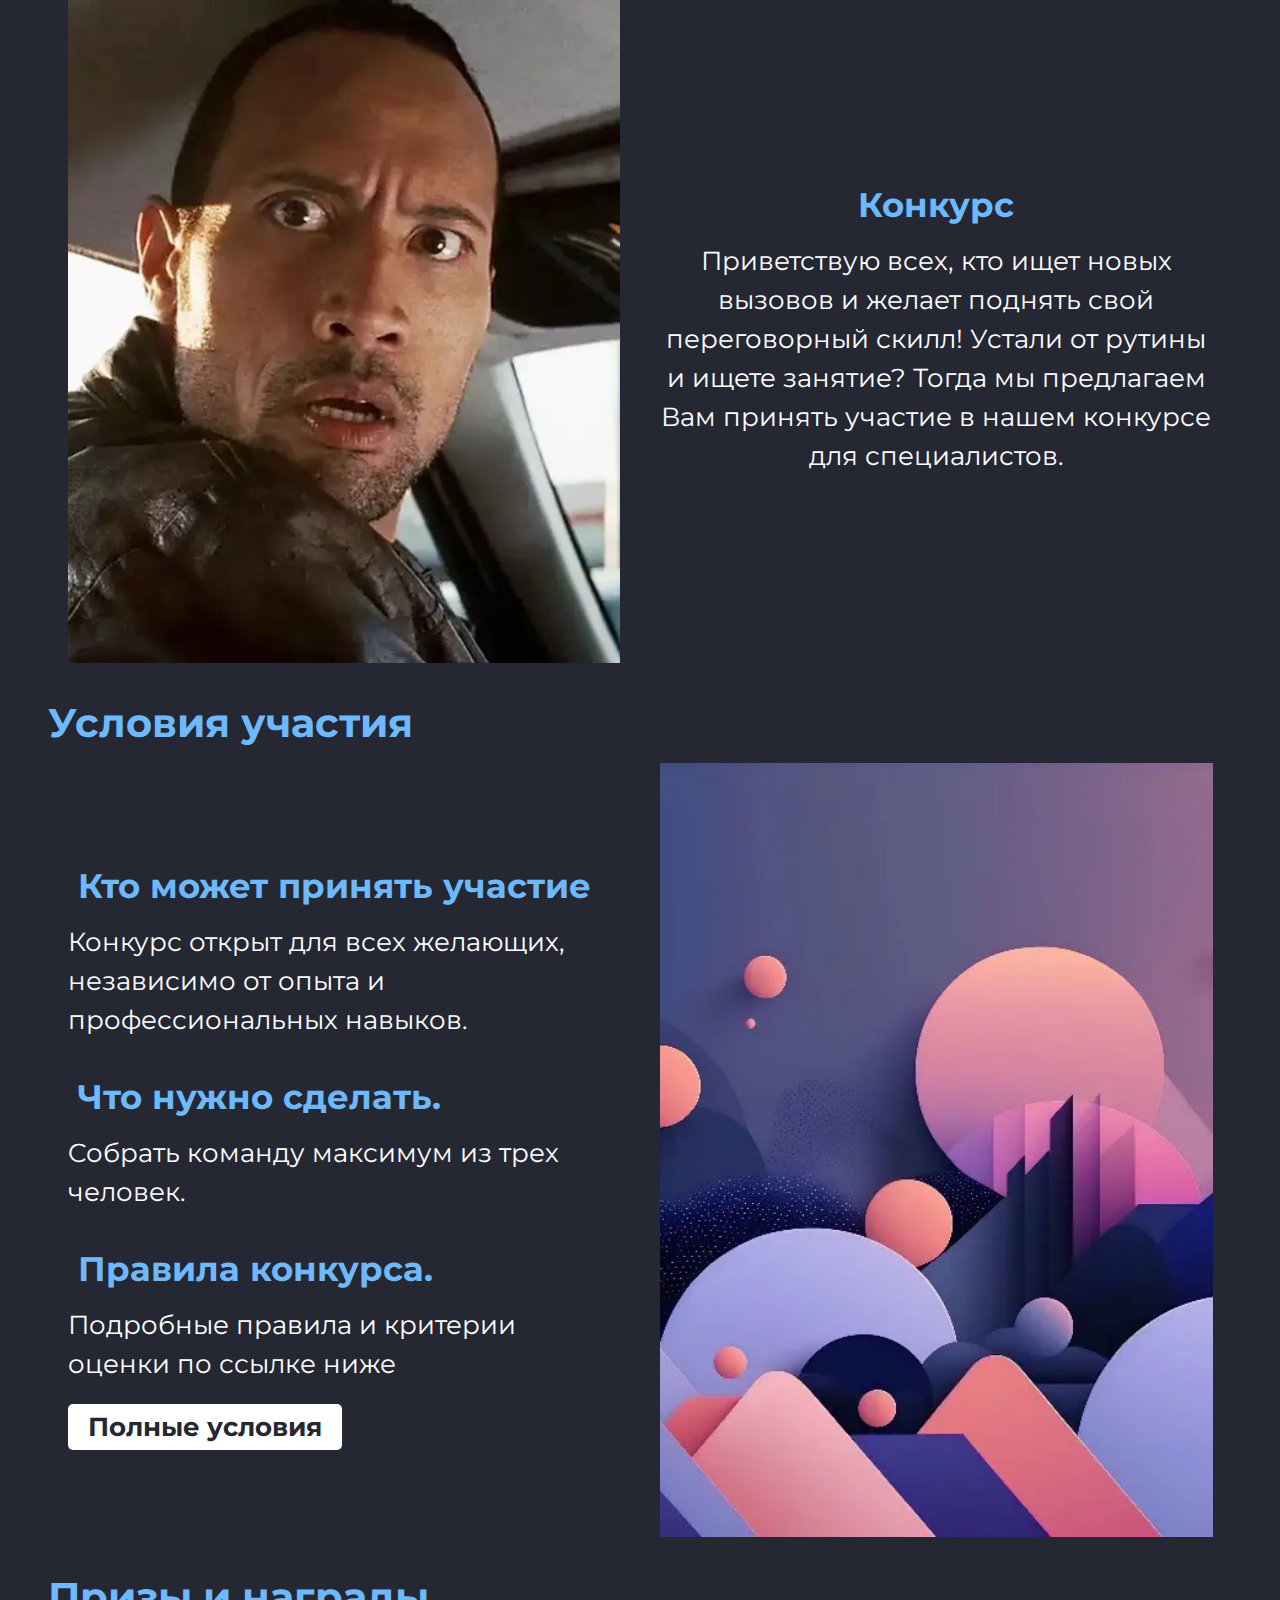
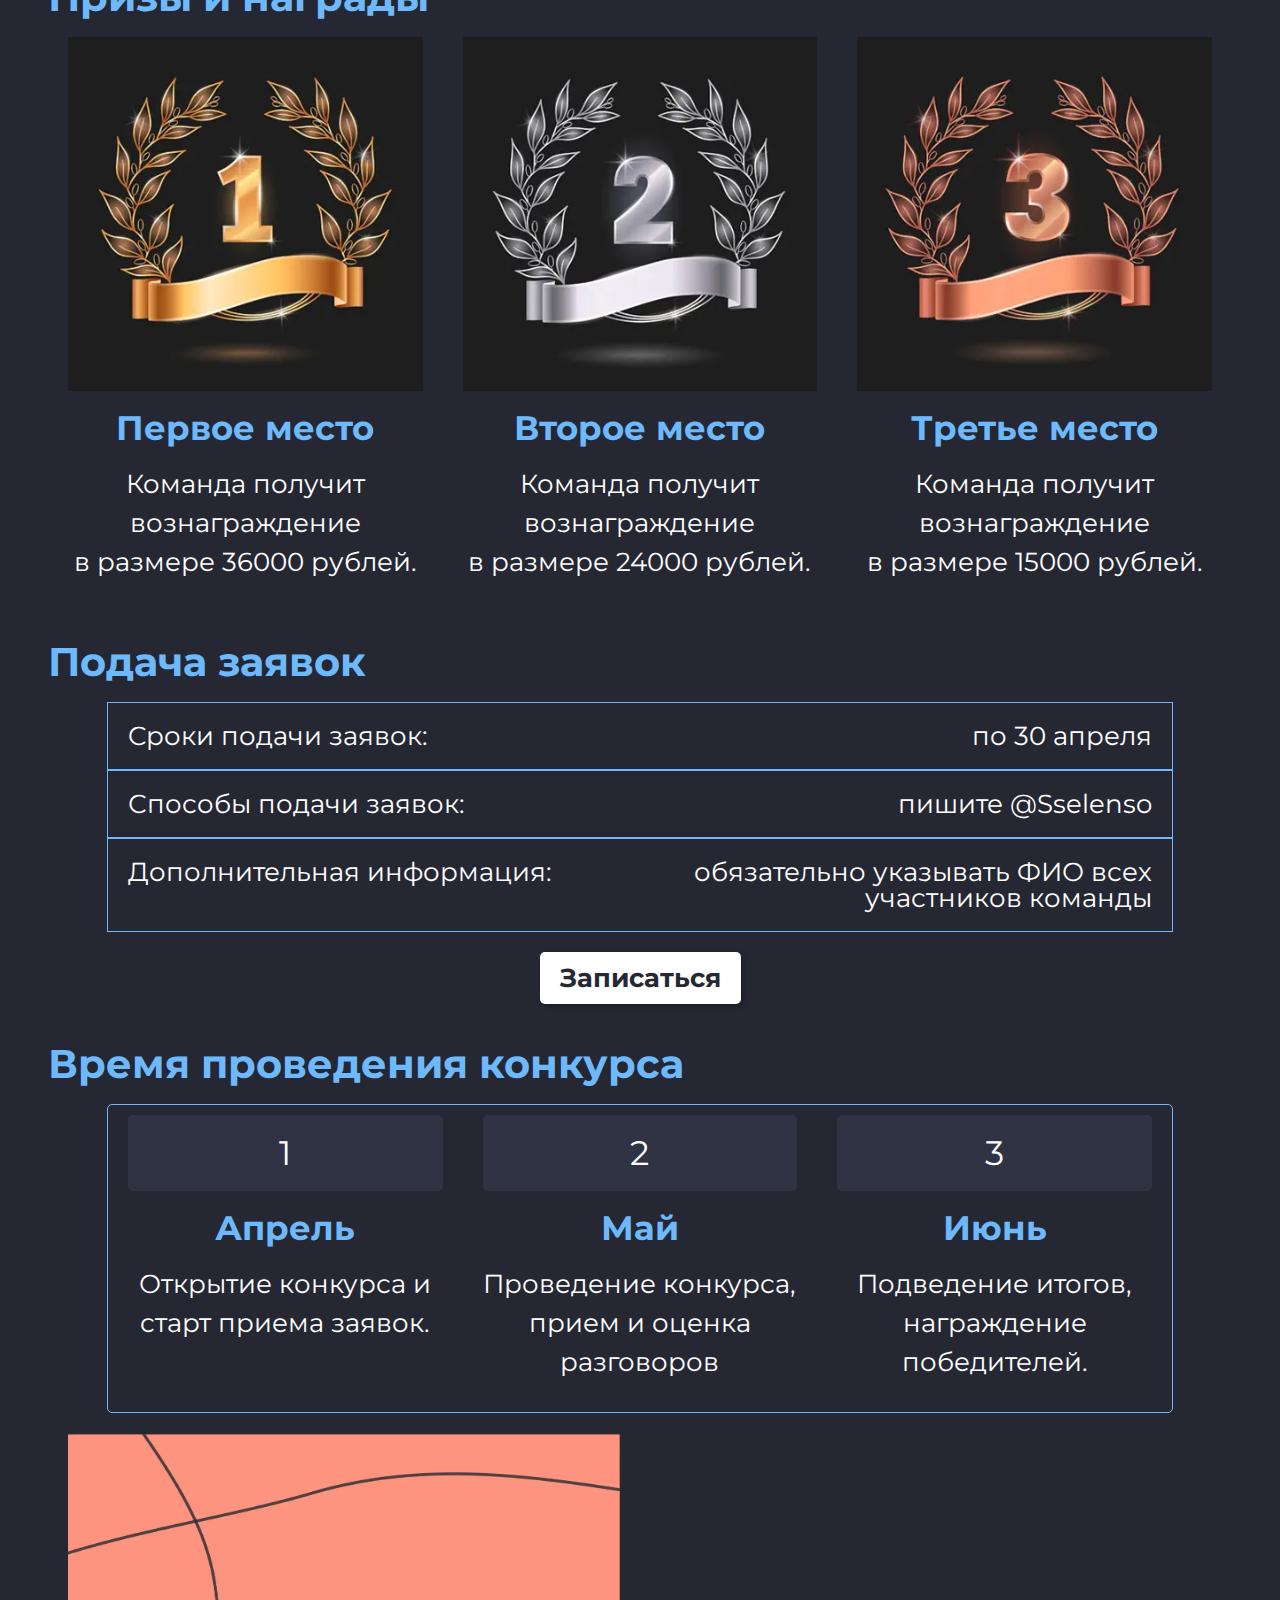
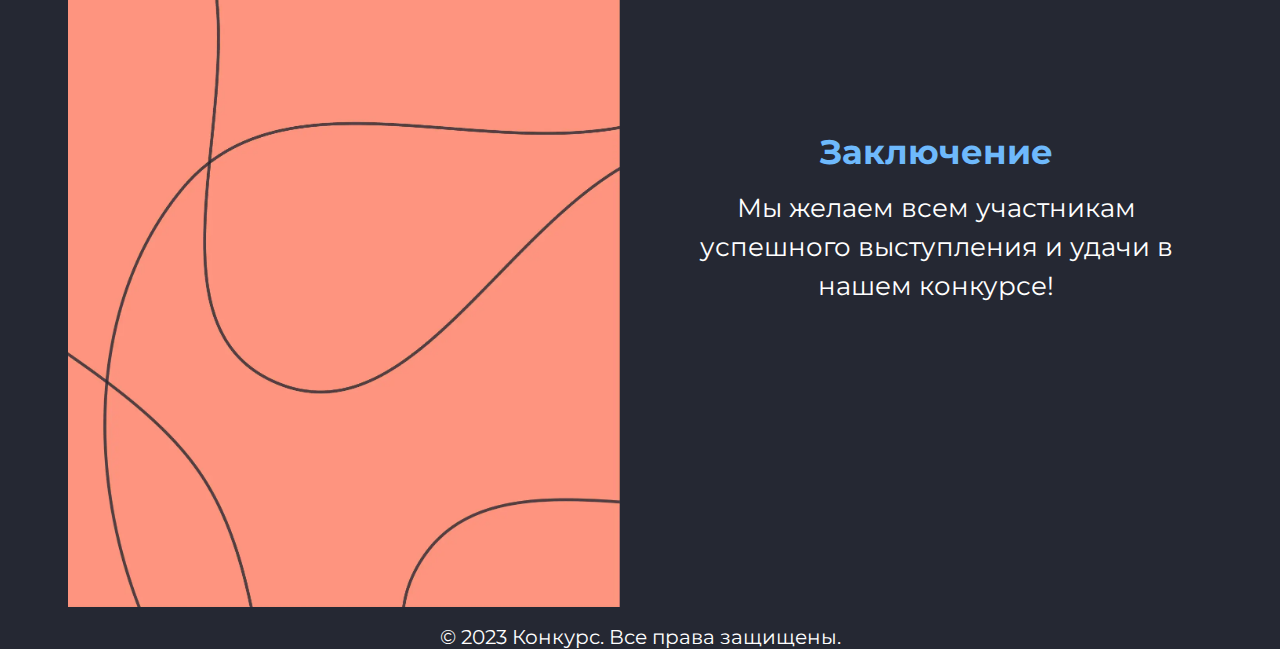
==== index.html @ 34ebd2fd "28/04_17:26" ====
<!DOCTYPE html>
<html lang="en">
  <head>
    <meta charset="UTF-8" />
    <meta http-equiv="X-UA-Compatible" content="IE=edge" />
    <meta name="viewport" content="width=device-width, initial-scale=1.0" />
    <link rel="stylesheet" href="./assets/css/style.css" />
    <link
      rel="shortcut icon"
      href="./assets/img/favicon.png"
      type="image/x-icon"
    />
    <script src="https://code.jquery.com/jquery-3.6.0.min.js"></script>
    <script src="./assets/js/form.js"></script>
    <title>Конкурс</title>
  </head>
  <body>
    <header class="header"></header>

    <section class="section section--main">
      <div class="container">
        <div class="cont main-cont">
          <div class="wrap main--wrap">
            <div class="block main__block">
              <picture>
                <source
                  media="(max-width: 768px)"
                  srcset="./assets/img/dvain_1.webp"
                />
                <img
                  class="img main__img"
                  src="./assets/img/dvain-1.webp"
                  alt="#"
                />
              </picture>
            </div>
            <div class="block main__block">
              <h1 class="subtitle main__subtitle">Конкурс</h1>
              <div class="descr main__descr">
                <p>
                  Приветствую всех, кто ищет новых вызовов и&nbsp;желает поднять
                  свой переговорный скилл! Устали от&nbsp;рутины и&nbsp;ищете
                  занятие? Тогда мы&nbsp;предлагаем Вам принять участие
                  в&nbsp;нашем конкурсе для специалистов.
                </p>
              </div>
            </div>
          </div>
        </div>
      </div>
    </section>

    <section class="section section--conditions">
      <div class="container">
        <div class="cont conditions-cont">
          <h1 class="title conditions__title">Условия участия</h1>
          <div class="wrap conditions--wrap">
            <div class="block conditions__block">
              <div class="item conditions__item">
               
                <div class="subtitle conditions__subtitle">
                  Кто может принять участие
                </div>
                <div class="descr conditions__descr">
                  Конкурс открыт для всех желающих, независимо от опыта и
                  профессиональных навыков.
                </div>
              </div>
              <div class="item conditions__item">             
                <div class="subtitle conditions__subtitle">
                  Что нужно сделать.
                </div>
                <div class="descr conditions__descr">
                  Cобрать команду максимум из трех человек.
                </div>
              </div>
              <div class="item conditions__item">               
                <div class="subtitle conditions__subtitle">
                  Правила конкурса.
                </div>
                <div class="descr conditions__descr">
                  Подробные правила и критерии оценки по ссылке ниже
                </div>
              </div>
              <div class="item conditions__item">
                <a class="link conditions__link" href="Conditions.html"
                  >Полные условия</a
                >
              </div>
            </div>
            <div class="block conditions__block">
              <picture>
                <source
                  media="(max-width: 768px)"
                  srcset="./assets/img/Image_005_2.webp" />
                <img
                  class="img conditions__img"
                  src="./assets/img/Image_005.webp"
                  alt=""
              /></picture>
            </div>
          </div>
        </div>
      </div>
    </section>

    <section class="content reward-content">
      <div class="container">
        <div class="cont reward-cont">
          <h1 class="title reward-title">Призы и награды</h1>
          <div class="wrap reward-wrap">
            <div class="block reward-block">
              <img class="reward__img" src="./assets/img/1.webp" alt="#" />
              <div class="subtitle reward__subtitle">Первое место</div>
              <div class="descr reward__descr">
                Команда получит вознаграждение в&nbsp;размере 36000&nbsp;рублей.
              </div>
            </div>
            <div class="block reward-block">
              <img class="reward__img" src="./assets/img/2.webp" alt="#" />
              <div class="subtitle reward__subtitle">Второе место</div>
              <div class="descr reward__descr">
                Команда получит вознаграждение в&nbsp;размере 24000&nbsp;рублей.
              </div>
            </div>
            <div class="block reward-block">
              <img class="reward__img" src="./assets/img/3.webp" alt="#" />
              <div class="subtitle reward__subtitle">Третье место</div>
              <div class="descr reward__descr">
                Команда получит вознаграждение в&nbsp;размере 15000&nbsp;рублей.
              </div>
            </div>
          </div>
        </div>
      </div>
    </section>

    <section class="content application-content">
      <div class="container">
        <div class="cont application-cont">
          <h1 class="title application-title">Подача заявок</h1>
          <div class="wrap application-wrap">
            <div class="table">
              <div class="aplication-table">
                <div class="table-item application__item">
                  Cроки подачи заявок:
                </div>
                <div class="table-item application__item-last">
                  по 30 апреля
                </div>
              </div>
              <div class="aplication-table">
                <div class="table-item application__item">
                  Способы подачи заявок:
                </div>
                <div class="table-item application__item-last">
                  пишите @Sselenso
                </div>
              </div>
              <div class="aplication-table">
                <div class="table-item application__item">
                  Дополнительная информация:
                </div>
                <div class="table-item application__item-last">
                  обязательно указывать ФИО всех участников команды
                </div>
              </div>
            </div>
          </div>
					<button id="show-form">Записаться</button>

          <div class="form-popup" id="myForm">
            <form
              method="POST"
              class="form-container"
              onsubmit="event.preventDefault(); sendTelegramMessage(this);"
            >
              <input
                type="hidden"
                name="url"
                value="tg://resolve?domain=sselenso"
              />
              <h2 class="subtitle form-subtitle">Заявка на участие</h2>
              <label for="captain"
                ><div class="comand comand-cap">Капитан</div></label
              >
              <input
                type="text"
                placeholder="Введите имя капитана"
                name="captain"
                required
              />
              <label for="team"
                ><div class="comand comand-structure">
                  Состав команды
                </div></label
              >
              <textarea
                name="team"
                placeholder="Введите состав команды"
                rows="4"
                cols="50"
              ></textarea>
              <button type="submit" class="btn">Отправить</button>
              <button type="button" class="btn cancel" id="close-form">
                Отмена
              </button>
            </form>
          </div>
          </div>
        </div>      
    </section>

    <section class="content time-content">
      <div class="container">
        <div class="cont time-cont">
          <h1 class="title time-title">Время проведения конкурса</h1>
          <div class="wrap time-wrap">
            <div class="map time__map">
              <div class="block time__block">
                <div class="number time__number">1</div>
                <h2 class="subtitle time__subtitle">Апрель</h2>
                <div class="descr time__descr">
                  Открытие конкурса и старт приема заявок.
                </div>
              </div>
              <div class="block time__block">
                <div class="number time__number">2</div>
                <h2 class="subtitle time__subtitle">Май</h2>
                <div class="descr time__descr">
                  Проведение конкурса, прием и оценка разговоров
                </div>
              </div>
              <div class="block time__block">
                <div class="number time__number">3</div>
                <h2 class="subtitle time__subtitle">Июнь</h2>
                <div class="descr time__descr">
                  Подведение итогов, награждение победителей.
                </div>
              </div>
            </div>
          </div>
        </div>
      </div>
    </section>

    <section class="content end-content">
      <div class="container">
        <div class="cont end-cont">
          <div class="wrap end-wrap">
            <div class="block end__block">
              <picture>
                <source
                  media="(max-width: 768px)"
                  srcset="./assets/img/end1.webp"
                />
                <img class="img end__img" src="./assets/img/end.webp" alt="#" />
              </picture>
            </div>
            <div class="block end__block">
              <h1 class="subtitle end__subtitle">Заключение</h1>
              <div class="descr end__descr">
                Мы желаем всем участникам успешного выступления и удачи в нашем
                конкурсе!
              </div>
            </div>
          </div>
        </div>
      </div>
    </section>

    <footer class="footer">
      <div class="container">
        <div class="cont footer-cont">
          <p class="footer__text">&copy; 2023 Конкурс. Все права защищены.</p>
        </div>
      </div>
    </footer>
  </body>
</html>
---- assets/css/style.css ----
@charset "UTF-8";
/*Обнуление*/
@import url("https://fonts.googleapis.com/css2?family=Montserrat:wght@100;400;600;700&display=swap");
* {
  padding: 0;
  margin: 0;
  border: 0;
}

*, *:before, *:after {
  -webkit-box-sizing: border-box;
  box-sizing: border-box;
}

:focus, :active {
  outline: none;
}

a:focus, a:active {
  outline: none;
}

nav, footer, header, aside {
  display: block;
}

html, body {
  height: 100%;
  width: 100%;
  font-size: 100%;
  line-height: 1;
  font-size: 14px;
  -ms-text-size-adjust: 100%;
  -moz-text-size-adjust: 100%;
  -webkit-text-size-adjust: 100%;
}

input, button, textarea {
  font-family: inherit;
}

input::-ms-clear {
  display: none;
}

button {
  cursor: pointer;
}

button::-moz-focus-inner {
  padding: 0;
  border: 0;
}

a, a:visited {
  text-decoration: none;
}

a:hover {
  text-decoration: none;
}

ul li {
  list-style: none;
}

img {
  vertical-align: top;
}

h1, h2, h3, h4, h5, h6 {
  font-size: inherit;
  font-weight: inherit;
}

/*--------------------*/
:root {
  --font-family: "Montserrat", sans-serif;
  --color1: rgba(255, 255, 255, 1);
  --color2: rgba(110, 185, 252, 1);
  --color3: rgba(173, 24, 24, 1);
  --color4: rgba(37, 40, 51, 1);
  --color5: rgba(47, 51, 67, 1);
}

img {
  max-width: 100%;
}

body {
  font-family: var(--font-family);
  background-color: var(--color4);
}

.container {
  display: -webkit-box;
  display: -ms-flexbox;
  display: flex;
  -webkit-box-align: center;
      -ms-flex-align: center;
          align-items: center;
  max-width: 1215px;
  margin: 0 auto;
  padding: 0 15px;
}

.wrap {
  display: -webkit-box;
  display: -ms-flexbox;
  display: flex;
  max-width: 100%;
  -webkit-box-pack: center;
      -ms-flex-pack: center;
          justify-content: center;
  -webkit-box-align: center;
      -ms-flex-align: center;
          align-items: center;
  margin-bottom: 20px;
}

.cont {
  max-width: 100%;
  min-width: 100%;
  max-width: 100%;
  -webkit-box-sizing: border-box;
          box-sizing: border-box;
}

.block {
  max-width: 50%;
  text-align: center;
  padding: 0 20px;
  width: 50%;
  min-width: 50%;
  max-width: 50%;
  -webkit-box-sizing: border-box;
          box-sizing: border-box;
}

.title {
  font-size: 40px;
  font-weight: 700;
  color: var(--color2);
  margin: 20px 0;
}

.subtitle {
  font-size: 34px;
  font-weight: 700;
  color: var(--color2);
  margin: 20px 0;
}

.descr {
  font-size: 26px;
  color: var(--color1);
  line-height: 1.5;
  margin-bottom: 20px;
}

.item {
  display: -webkit-box;
  display: -ms-flexbox;
  display: flex;
  -webkit-box-align: baseline;
      -ms-flex-align: baseline;
          align-items: baseline;
  text-align: start;
  -ms-flex-wrap: wrap;
      flex-wrap: wrap;
}

.number {
  display: inline-block;
  font-size: 34px;
  color: var(--color1);
  border: 1px solid var(--color5);
  background-color: var(--color5);
  border-radius: 5px;
  padding: 20px;
}

.conditions__span-number {
  padding: 20px;
  background-color: var(--color5);
  border-radius: 5px;
  margin-right: 20px;
}

.link {
  display: inline-block;
  background-color: var(--color1);
  color: var(--color4);
  padding: 10px 20px;
  border-radius: 5px;
  text-decoration: none;
  font-size: 26px;
  font-weight: 700;
  -webkit-transition: all 0.3s ease;
  -o-transition: all 0.3s ease;
  transition: all 0.3s ease;
}

.link:hover {
  background-color: var(--color2);
  color: var(--color1);
}

.main__img {
  width: 100%;
  height: 100%;
  -o-object-fit: cover;
     object-fit: cover;
}

.condtitions__number {
  -webkit-box-flex: 0;
      -ms-flex: 0 1 10%;
          flex: 0 1 10%;
}

.conditions__subtitle {
  display: -webkit-box;
  display: -ms-flexbox;
  display: flex;
  -webkit-box-flex: 1;
      -ms-flex: 1 1 80%;
          flex: 1 1 80%;
  margin-left: 10px;
}

.conditions__descr {
  -webkit-box-flex: 0;
      -ms-flex: 0 1 100%;
          flex: 0 1 100%;
}

.conditions__img {
  -o-object-fit: cover;
     object-fit: cover;
  width: 100%;
  height: 100%;
}

.reward-block {
  max-width: 33.33%;
  min-width: 33.33%;
}

.table {
  display: -webkit-box;
  display: -ms-flexbox;
  display: flex;
  -webkit-box-orient: vertical;
  -webkit-box-direction: normal;
      -ms-flex-direction: column;
          flex-direction: column;
  max-width: 90%;
}

.aplication-table {
  display: -webkit-box;
  display: -ms-flexbox;
  display: flex;
  border: 1px solid var(--color2);
}

.table-item {
  padding: 20px;
  font-size: 26px;
  color: var(--color1);
  max-width: 50%;
  min-width: 50%;
  text-align: start;
}

.application__item-last {
  text-align: end;
}

#show-form {
  display: block;
  margin: 0 auto;
  background-color: var(--color1);
  color: var(--color4);
  padding: 10px 20px;
  border-radius: 5px;
  text-decoration: none;
  font-size: 26px;
  font-weight: 700;
  cursor: pointer;
  -webkit-transition: all 0.3s ease;
  -o-transition: all 0.3s ease;
  transition: all 0.3s ease;
  -webkit-box-shadow: 2px 2px 5px rgba(0, 0, 0, 0.3);
          box-shadow: 2px 2px 5px rgba(0, 0, 0, 0.3);
  margin-bottom: 20px;
}

#show-form:hover {
  background-color: var(--color2);
  color: var(--color1);
  -webkit-transform: translateY(-2px);
      -ms-transform: translateY(-2px);
          transform: translateY(-2px);
  -webkit-box-shadow: 4px 4px 8px rgba(0, 0, 0, 0.3);
          box-shadow: 4px 4px 8px rgba(0, 0, 0, 0.3);
}

.form-popup {
  display: none;
  position: fixed;
  top: 0;
  left: 0;
  width: 100%;
  height: 100%;
  background-color: rgba(0, 0, 0, 0.7);
  z-index: 9999;
}

.form-container {
  position: absolute;
  top: 50%;
  left: 50%;
  -webkit-transform: translate(-50%, -50%);
      -ms-transform: translate(-50%, -50%);
          transform: translate(-50%, -50%);
  max-width: 500px;
  padding: 20px;
  background-color: var(--color4);
  border-radius: 5px;
}

.form-subtitle {
  margin-bottom: 20px;
}

.comand {
  font-size: 26px;
  color: var(--color1);
}

.cancel {
  background-color: var(--color5);
  color: var(--color1);
  padding: 12px 20px;
  border: none;
  cursor: pointer;
  border-radius: 5px;
}

.form-container input[type=text],
.form-container textarea {
  width: 100%;
  padding: 12px;
  border: 1px solid #ccc;
  border-radius: 4px;
  -webkit-box-sizing: border-box;
          box-sizing: border-box;
  margin-top: 6px;
  margin-bottom: 16px;
}

.form-container button[type=submit] {
  background-color: var(--color1);
  color: var(--color4);
  padding: 12px 20px;
  border: none;
  cursor: pointer;
  border-radius: 5px;
}

.form-container button[type=submit]:hover {
  background-color: var(--color2);
}

.map {
  display: -webkit-box;
  display: -ms-flexbox;
  display: flex;
  max-width: 90%;
  border: 1px solid var(--color2);
  border-radius: 5px;
}

.time__block {
  max-width: 33.33%;
  min-width: 33.33%;
  display: -webkit-box;
  display: -ms-flexbox;
  display: flex;
  -webkit-box-orient: vertical;
  -webkit-box-direction: normal;
      -ms-flex-direction: column;
          flex-direction: column;
  text-align: center;
  margin: 10px 0;
}

.footer__text {
  font-size: 20px;
  color: var(--color1);
  text-align: center;
}

@media (max-width: 992px) {
  .subtitle {
    font-size: 28px;
  }
  .descr {
    font-size: 20px;
  }
}
@media (max-width: 768px) {
  .cont {
    display: -webkit-box;
    display: -ms-flexbox;
    display: flex;
    -webkit-box-orient: vertical;
    -webkit-box-direction: normal;
        -ms-flex-direction: column;
            flex-direction: column;
  }
  .wrap {
    display: -webkit-box;
    display: -ms-flexbox;
    display: flex;
    -webkit-box-orient: vertical;
    -webkit-box-direction: normal;
        -ms-flex-direction: column;
            flex-direction: column;
    width: 100%;
  }
  .block {
    min-width: 100%;
  }
  .title {
    text-align: center;
  }
  .number {
    font-size: 28px;
    padding: 10px;
  }
  .conditions--wrap {
    -webkit-box-orient: vertical;
    -webkit-box-direction: reverse;
        -ms-flex-direction: column-reverse;
            flex-direction: column-reverse;
  }
  .conditions__item:last-child {
    -webkit-box-pack: center;
        -ms-flex-pack: center;
            justify-content: center;
  }
  .table-item {
    font-size: 20px;
  }
  .map {
    -webkit-box-orient: vertical;
    -webkit-box-direction: normal;
        -ms-flex-direction: column;
            flex-direction: column;
  }
  .end__img {
    -o-object-fit: contain;
       object-fit: contain;
  }
}
@media (max-width: 480px) {
  .title {
    font-size: 30px;
  }
  .subtitle {
    font-size: 24px;
  }
  .descr {
    font-size: 18px;
  }
  .link {
    font-size: 20px;
  }
  .aplication-table {
    -webkit-box-orient: vertical;
    -webkit-box-direction: normal;
        -ms-flex-direction: column;
            flex-direction: column;
  }
  .table-item {
    max-width: 100%;
    font-size: 18px;
    text-align: center;
    padding: 10px;
  }
  .footer__text {
    font-size: 16px;
  }
}
@media (max-width: 320px) {
  .title {
    font-size: 24px;
  }
  .subtitle {
    margin: 10px 0;
    font-size: 18px;
  }
  .descr {
    font-size: 14px;
    margin-bottom: 10px;
  }
  .link {
    font-size: 12px;
  }
  .number {
    font-size: 14px;
  }
  .table-item {
    font-size: 14px;
  }
  .footer__text {
    font-size: 12px;
  }
}
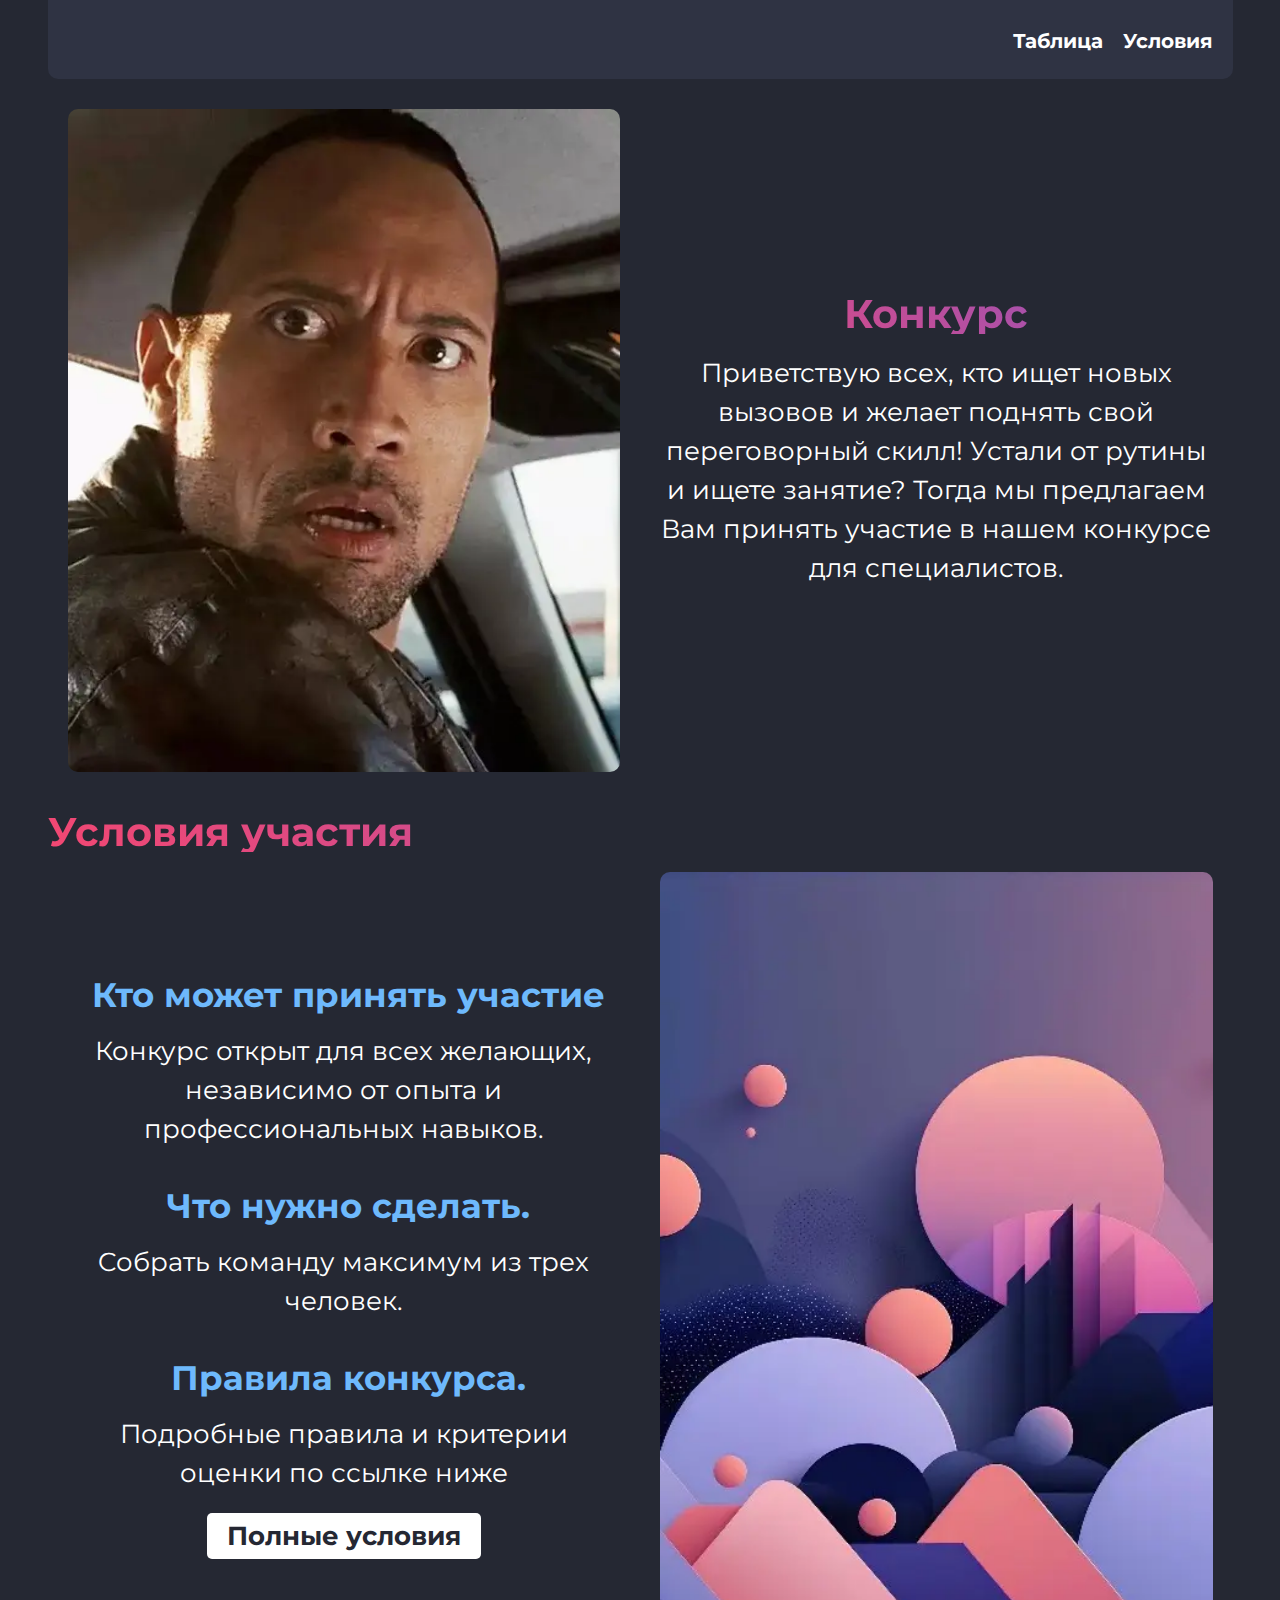
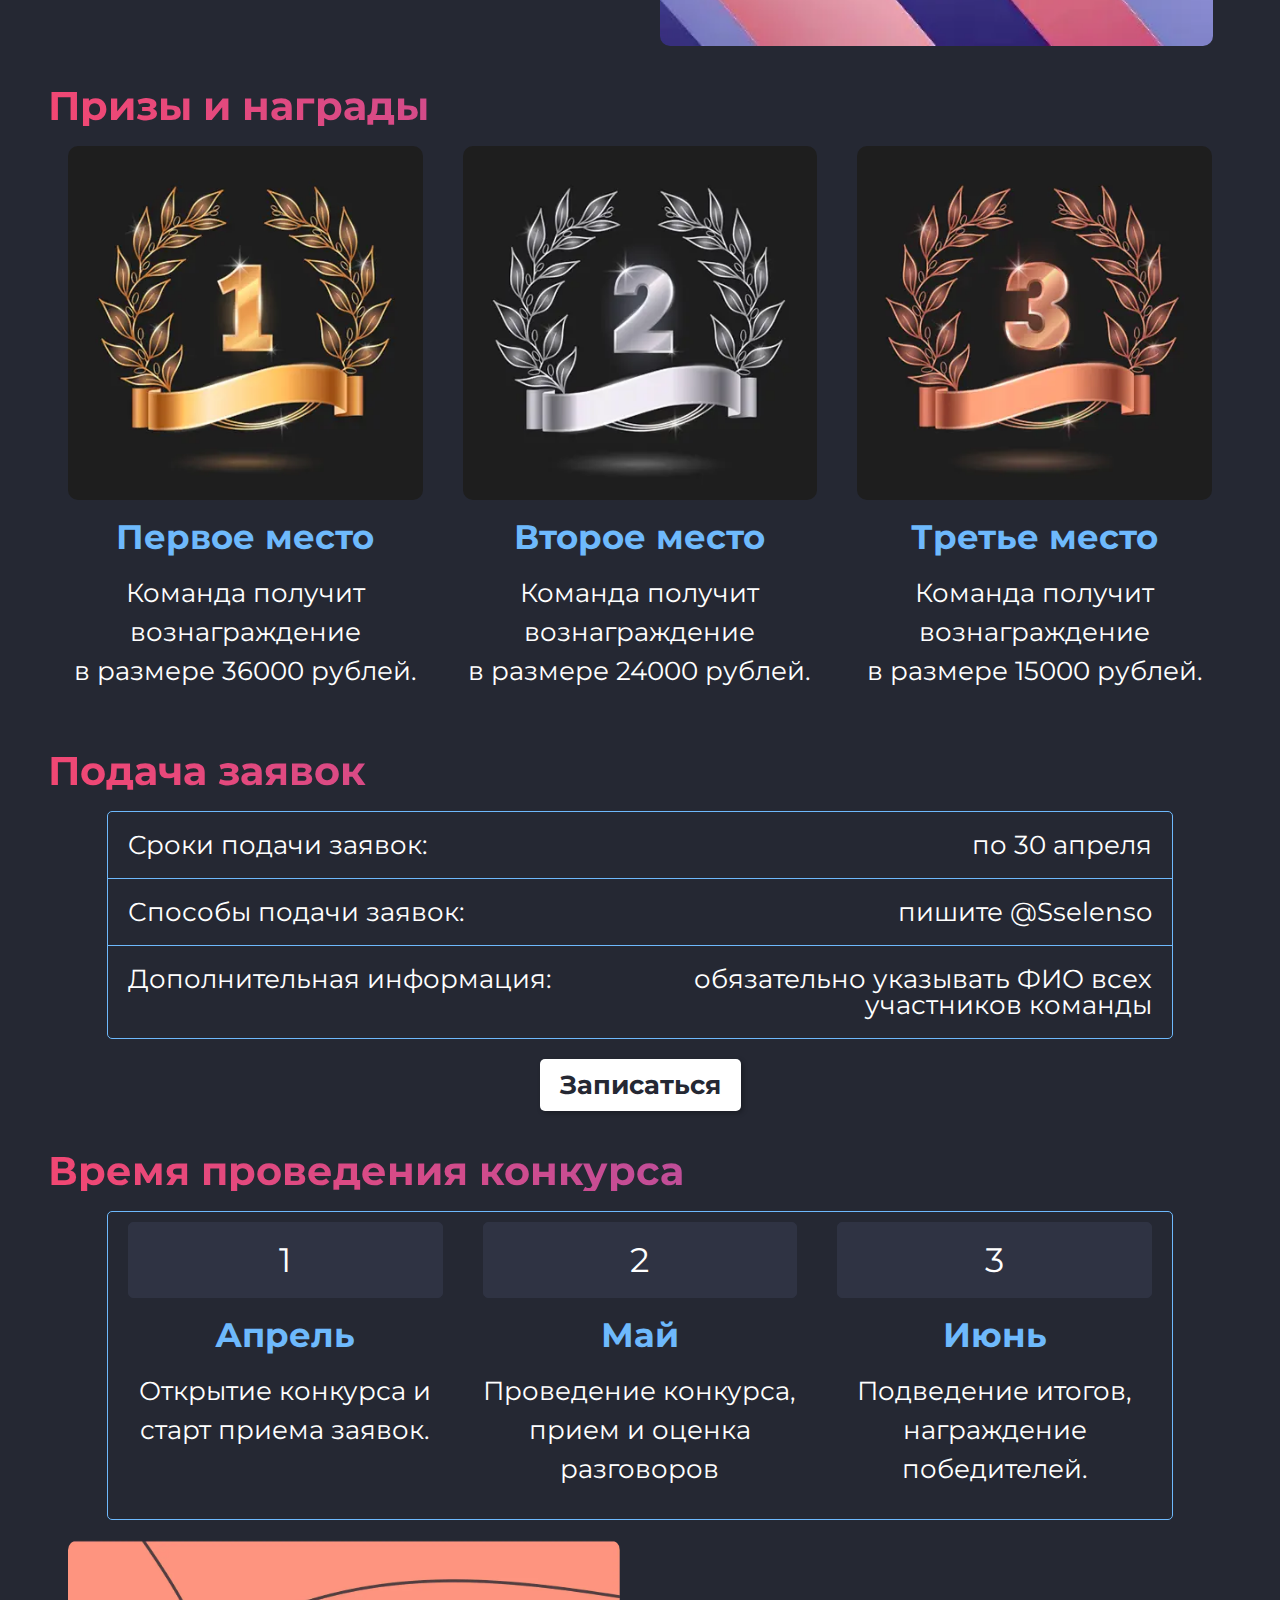
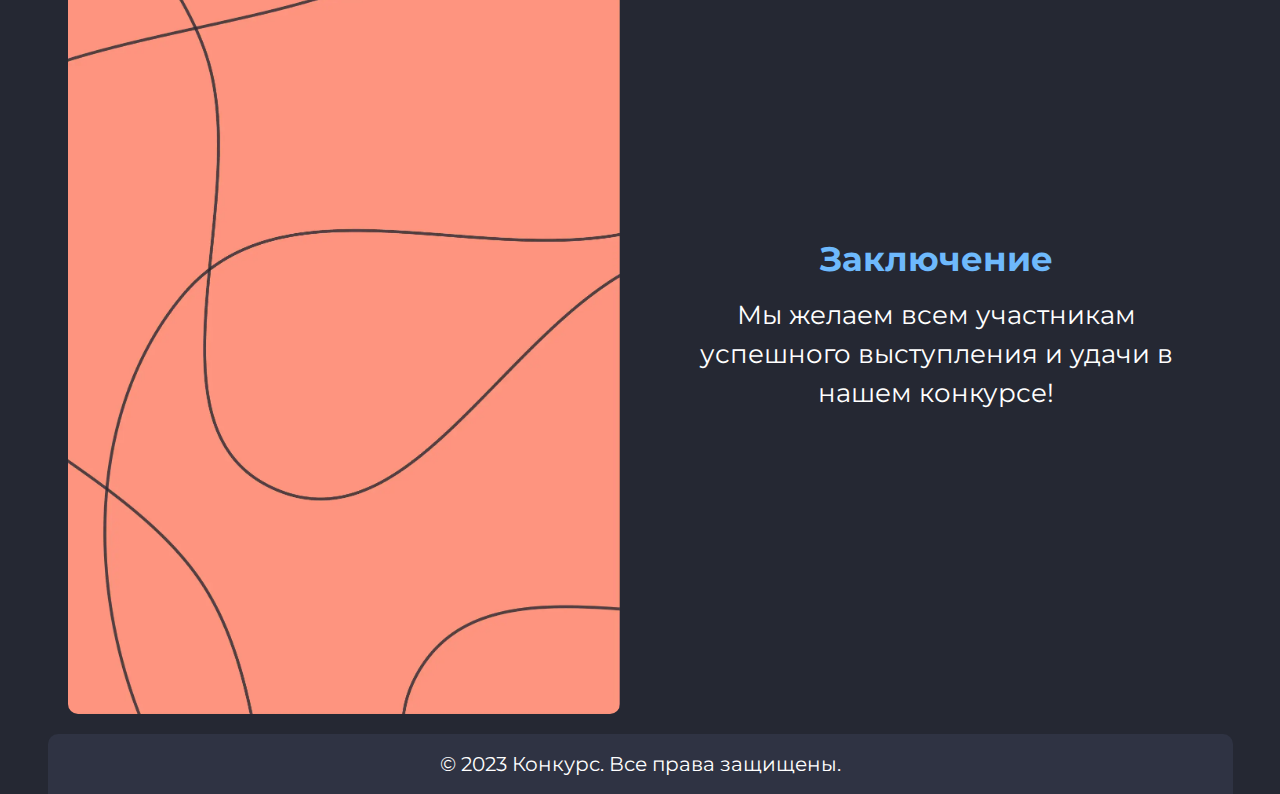
==== commit 64088baa: "01/05_13:22" ====
--- a/index.html
+++ b/index.html
@@ -15,7 +15,20 @@
     <title>Конкурс</title>
   </head>
   <body>
-    <header class="header"></header>
+    <header class="header">
+			<div class="container">
+				<div class="cont header-cont">
+					<ul class="navigation navigation-list">
+						<li class="navigation-item">
+							<a class="link navigation-link" href="table.html">Таблица</a>
+						</li>
+						<li class="navigation-item">
+							<a class="link navigation-link" href="Conditions.html">Условия</a>
+						</li>						
+					</ul>
+				</div>
+			</div>
+		</header>
 
     <section class="section section--main">
       <div class="container">
@@ -35,7 +48,7 @@
               </picture>
             </div>
             <div class="block main__block">
-              <h1 class="subtitle main__subtitle">Конкурс</h1>
+              <h1 class="title main__title">Конкурс</h1>
               <div class="descr main__descr">
                 <p>
                   Приветствую всех, кто ищет новых вызовов и&nbsp;желает поднять
@@ -83,7 +96,7 @@
                 </div>
               </div>
               <div class="item conditions__item">
-                <a class="link conditions__link" href="Conditions.html"
+                <a class="button conditions__button" href="Conditions.html"
                   >Полные условия</a
                 >
               </div>
@@ -168,7 +181,7 @@
             </div>
           </div>
 					<button id="show-form">Записаться</button>
-
+					
           <div class="form-popup" id="myForm">
             <form
               method="POST"
--- a/assets/css/style.css
+++ b/assets/css/style.css
@@ -85,6 +85,7 @@
 
 img {
   max-width: 100%;
+  border-radius: 10px;
 }
 
 body {
@@ -165,7 +166,9 @@
   -webkit-box-align: baseline;
       -ms-flex-align: baseline;
           align-items: baseline;
-  text-align: start;
+  -webkit-box-pack: center;
+      -ms-flex-pack: center;
+          justify-content: center;
   -ms-flex-wrap: wrap;
       flex-wrap: wrap;
 }
@@ -187,7 +190,7 @@
   margin-right: 20px;
 }
 
-.link {
+.button {
   display: inline-block;
   background-color: var(--color1);
   color: var(--color4);
@@ -196,14 +199,56 @@
   text-decoration: none;
   font-size: 26px;
   font-weight: 700;
-  -webkit-transition: all 0.3s ease;
-  -o-transition: all 0.3s ease;
-  transition: all 0.3s ease;
+  -webkit-transition: all 0.5s ease;
+  -o-transition: all 0.5s ease;
+  transition: all 0.5s ease;
+}
+
+.button:hover {
+  background-color: var(--color2);
+  color: var(--color1);
+  padding: 10px 40px;
+}
+
+.link {
+  font-size: 20px;
+  font-weight: 700;
+  color: var(--color1);
+  line-height: 1.5;
 }
 
 .link:hover {
-  background-color: var(--color2);
-  color: var(--color1);
+  color: var(--color2);
+}
+
+.header-cont {
+  display: -webkit-box;
+  display: -ms-flexbox;
+  display: flex;
+  -webkit-box-pack: end;
+      -ms-flex-pack: end;
+          justify-content: flex-end;
+  padding: 20px 0;
+  background-color: var(--color5);
+  margin-bottom: 30px;
+  border-bottom-left-radius: 10px;
+  border-bottom-right-radius: 10px;
+}
+
+.navigation {
+  display: -webkit-box;
+  display: -ms-flexbox;
+  display: flex;
+}
+
+.navigation-item {
+  margin-right: 20px;
+}
+
+.navigation-list {
+  font-size: 26px;
+  color: var(--color1);
+  line-height: 1.5;
 }
 
 .main__img {
@@ -213,12 +258,49 @@
      object-fit: cover;
 }
 
+.title {
+  background: -o-linear-gradient(45deg, #fc466b, #3f5efb, #25aae1);
+  background: linear-gradient(45deg, #fc466b, #3f5efb, #25aae1);
+  background-size: 400% 400%;
+  -webkit-animation: gradient 10s ease infinite;
+  animation: gradient 10s ease infinite;
+  color: transparent;
+  -webkit-background-clip: text;
+  background-clip: text;
+}
+
+@-webkit-keyframes gradient {
+  0% {
+    background-position: 0% 50%;
+  }
+  50% {
+    background-position: 100% 50%;
+  }
+  100% {
+    background-position: 0% 50%;
+  }
+}
+@keyframes gradient {
+  0% {
+    background-position: 0% 50%;
+  }
+  50% {
+    background-position: 100% 50%;
+  }
+  100% {
+    background-position: 0% 50%;
+  }
+}
 .condtitions__number {
   -webkit-box-flex: 0;
       -ms-flex: 0 1 10%;
           flex: 0 1 10%;
 }
 
+.condititons__item {
+  position: relative;
+}
+
 .conditions__subtitle {
   display: -webkit-box;
   display: -ms-flexbox;
@@ -227,6 +309,9 @@
       -ms-flex: 1 1 80%;
           flex: 1 1 80%;
   margin-left: 10px;
+  -webkit-box-pack: center;
+      -ms-flex-pack: center;
+          justify-content: center;
 }
 
 .conditions__descr {
@@ -256,13 +341,19 @@
       -ms-flex-direction: column;
           flex-direction: column;
   max-width: 90%;
+  border: 1px solid var(--color2);
+  border-radius: 5px;
 }
 
 .aplication-table {
   display: -webkit-box;
   display: -ms-flexbox;
   display: flex;
-  border: 1px solid var(--color2);
+  border-bottom: 1px solid var(--color2);
+}
+
+.aplication-table:last-child {
+  border-bottom: none;
 }
 
 .table-item {
@@ -326,6 +417,7 @@
       -ms-transform: translate(-50%, -50%);
           transform: translate(-50%, -50%);
   max-width: 500px;
+  width: 90vw; /* Занимает 90% площади экрана по горизонтали */
   padding: 20px;
   background-color: var(--color4);
   border-radius: 5px;
@@ -397,6 +489,13 @@
   margin: 10px 0;
 }
 
+.footer-cont {
+  background-color: var(--color5);
+  padding: 20px 0;
+  border-top-right-radius: 10px;
+  border-top-left-radius: 10px;
+}
+
 .footer__text {
   font-size: 20px;
   color: var(--color1);
@@ -441,6 +540,15 @@
     font-size: 28px;
     padding: 10px;
   }
+  .header-cont {
+    display: -webkit-box;
+    display: -ms-flexbox;
+    display: flex;
+    -webkit-box-orient: horizontal;
+    -webkit-box-direction: normal;
+        -ms-flex-direction: row;
+            flex-direction: row;
+  }
   .conditions--wrap {
     -webkit-box-orient: vertical;
     -webkit-box-direction: reverse;
@@ -479,6 +587,24 @@
   .link {
     font-size: 20px;
   }
+  .header-cont {
+    display: -webkit-box;
+    display: -ms-flexbox;
+    display: flex;
+    -webkit-box-orient: horizontal;
+    -webkit-box-direction: normal;
+        -ms-flex-direction: row;
+            flex-direction: row;
+    -webkit-box-pack: center;
+        -ms-flex-pack: center;
+            justify-content: center;
+  }
+  .navigation-list {
+    font-size: 20px;
+    color: var(--color1);
+    margin-right: 0;
+    margin-right: -20px;
+  }
   .aplication-table {
     -webkit-box-orient: vertical;
     -webkit-box-direction: normal;
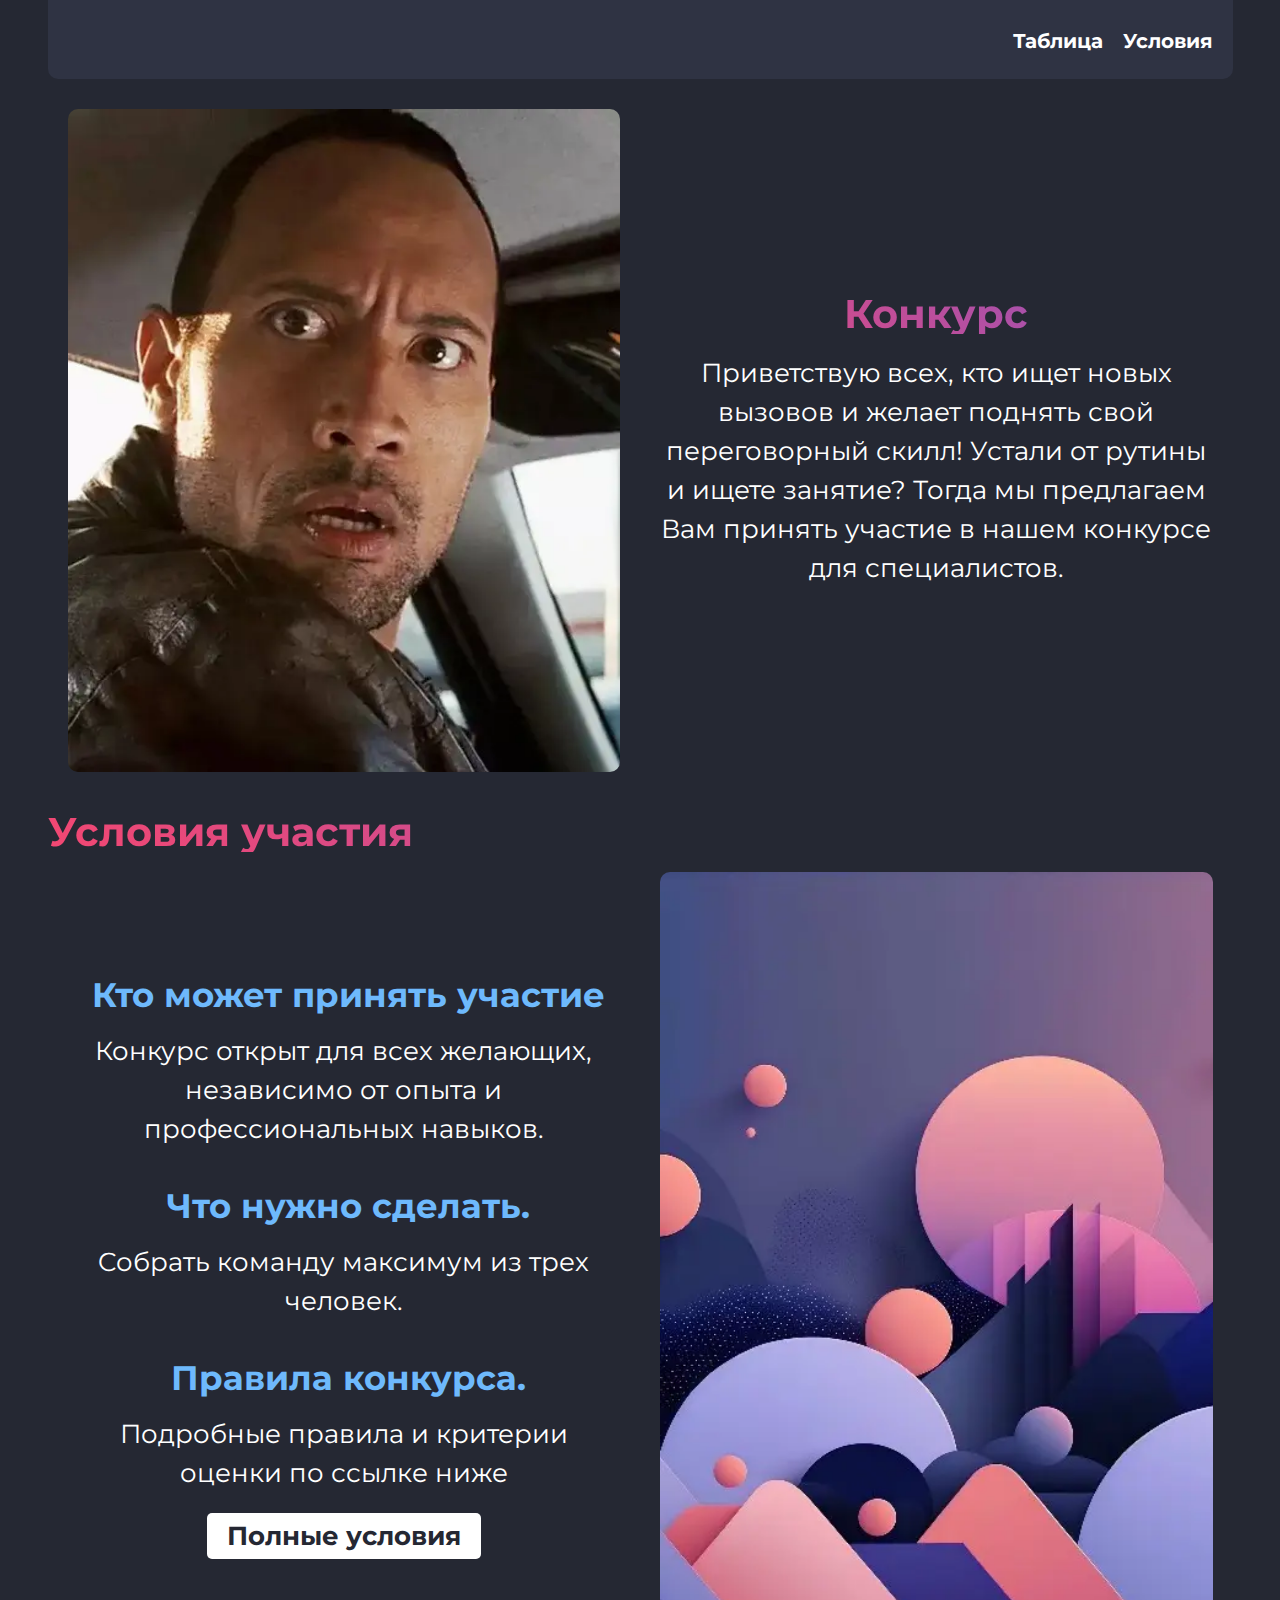
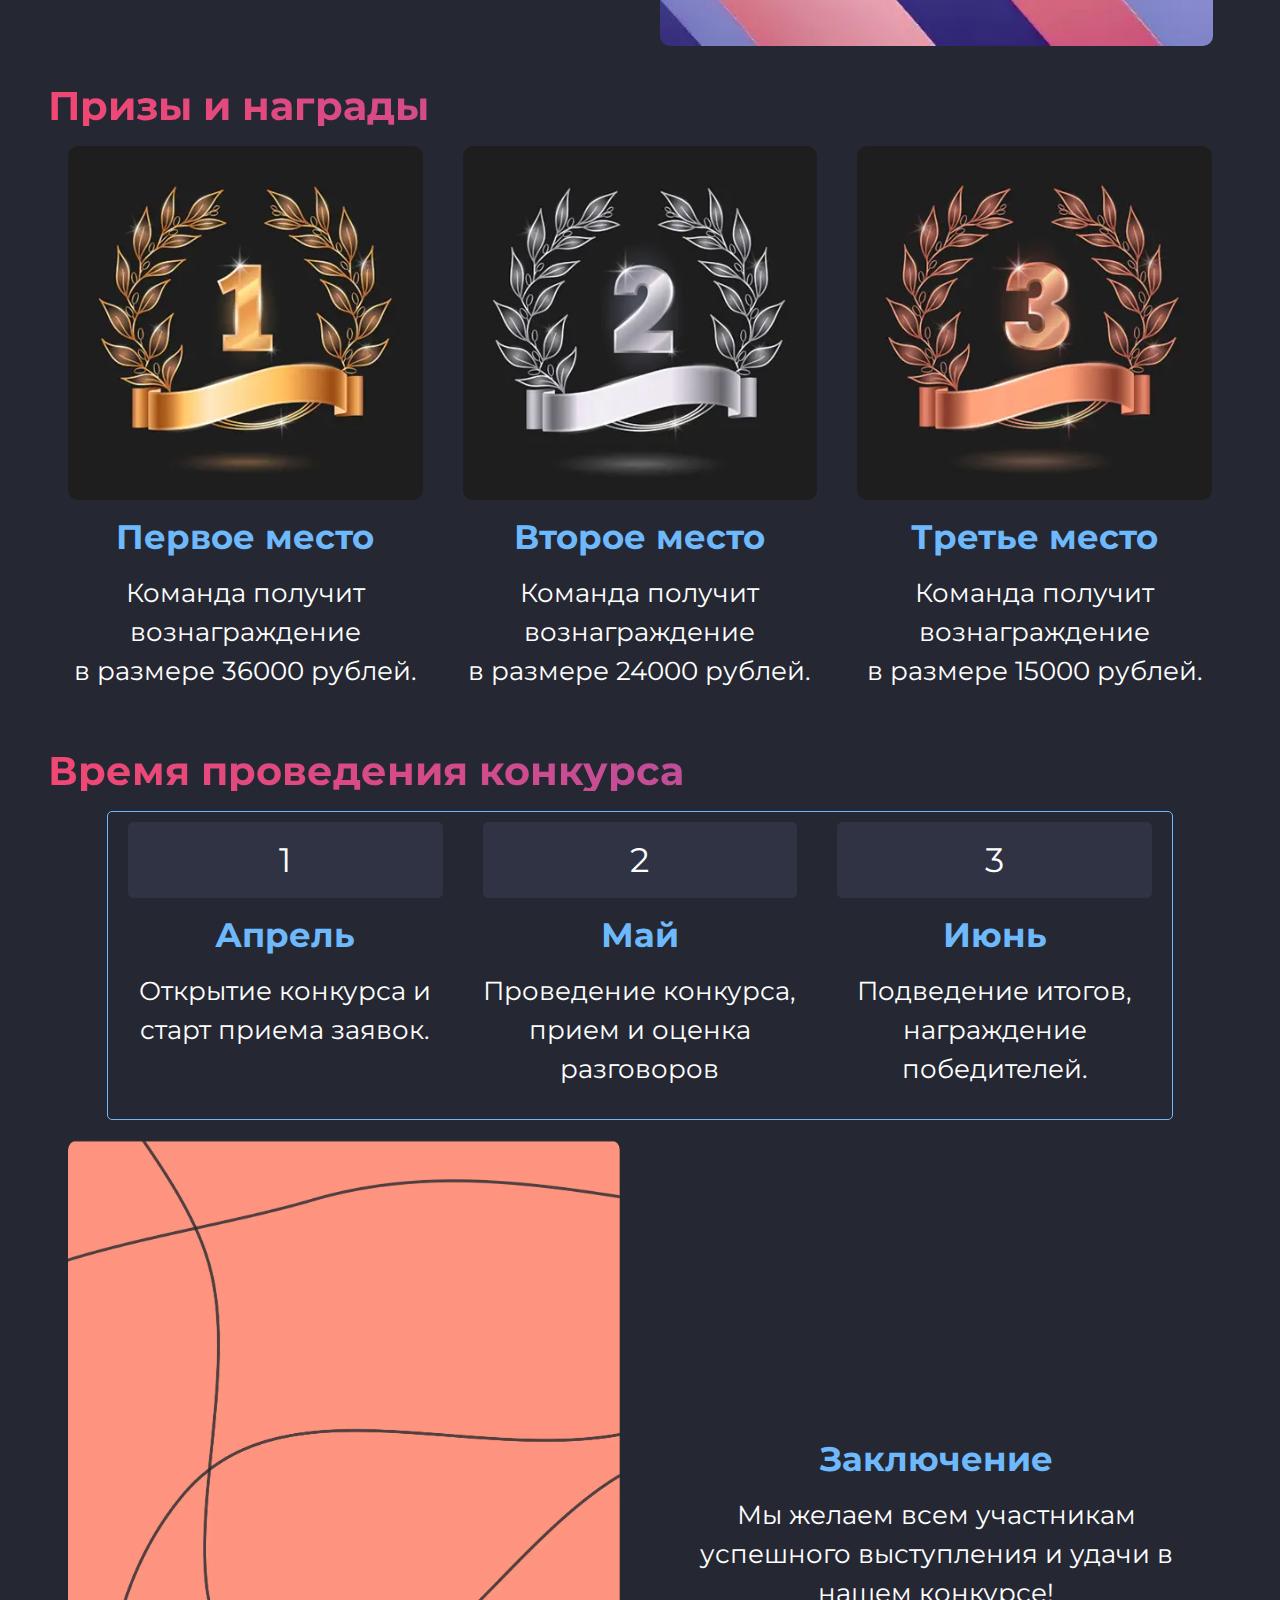
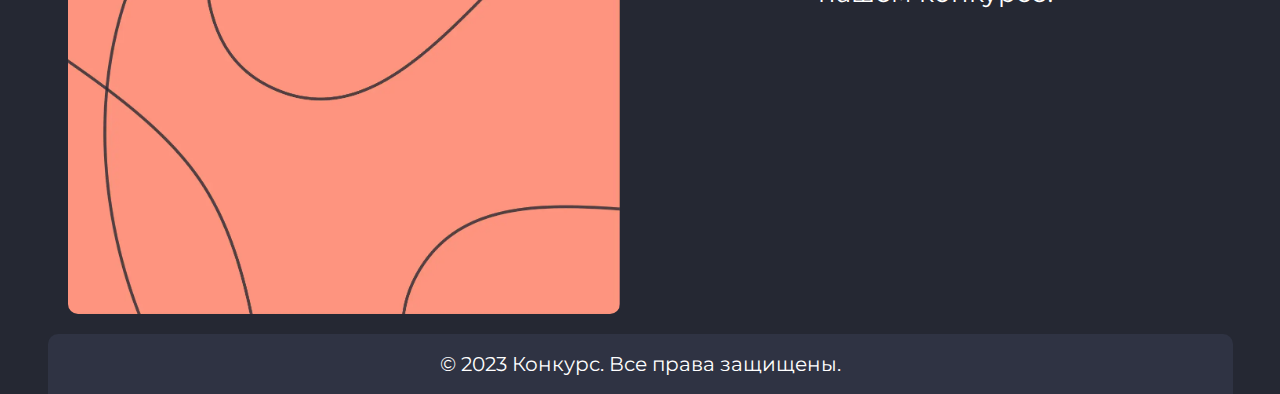
==== commit 909421ee: "02/05_10:38" ====
--- a/index.html
+++ b/index.html
@@ -147,7 +147,7 @@
         </div>
       </div>
     </section>
-
+<!--
     <section class="content application-content">
       <div class="container">
         <div class="cont application-cont">
@@ -223,7 +223,7 @@
           </div>
         </div>      
     </section>
-
+	-->
     <section class="content time-content">
       <div class="container">
         <div class="cont time-cont">
--- a/assets/css/style.css
+++ b/assets/css/style.css
@@ -634,7 +634,7 @@
     margin-bottom: 10px;
   }
   .link {
-    font-size: 12px;
+    font-size: 14px;
   }
   .number {
     font-size: 14px;
